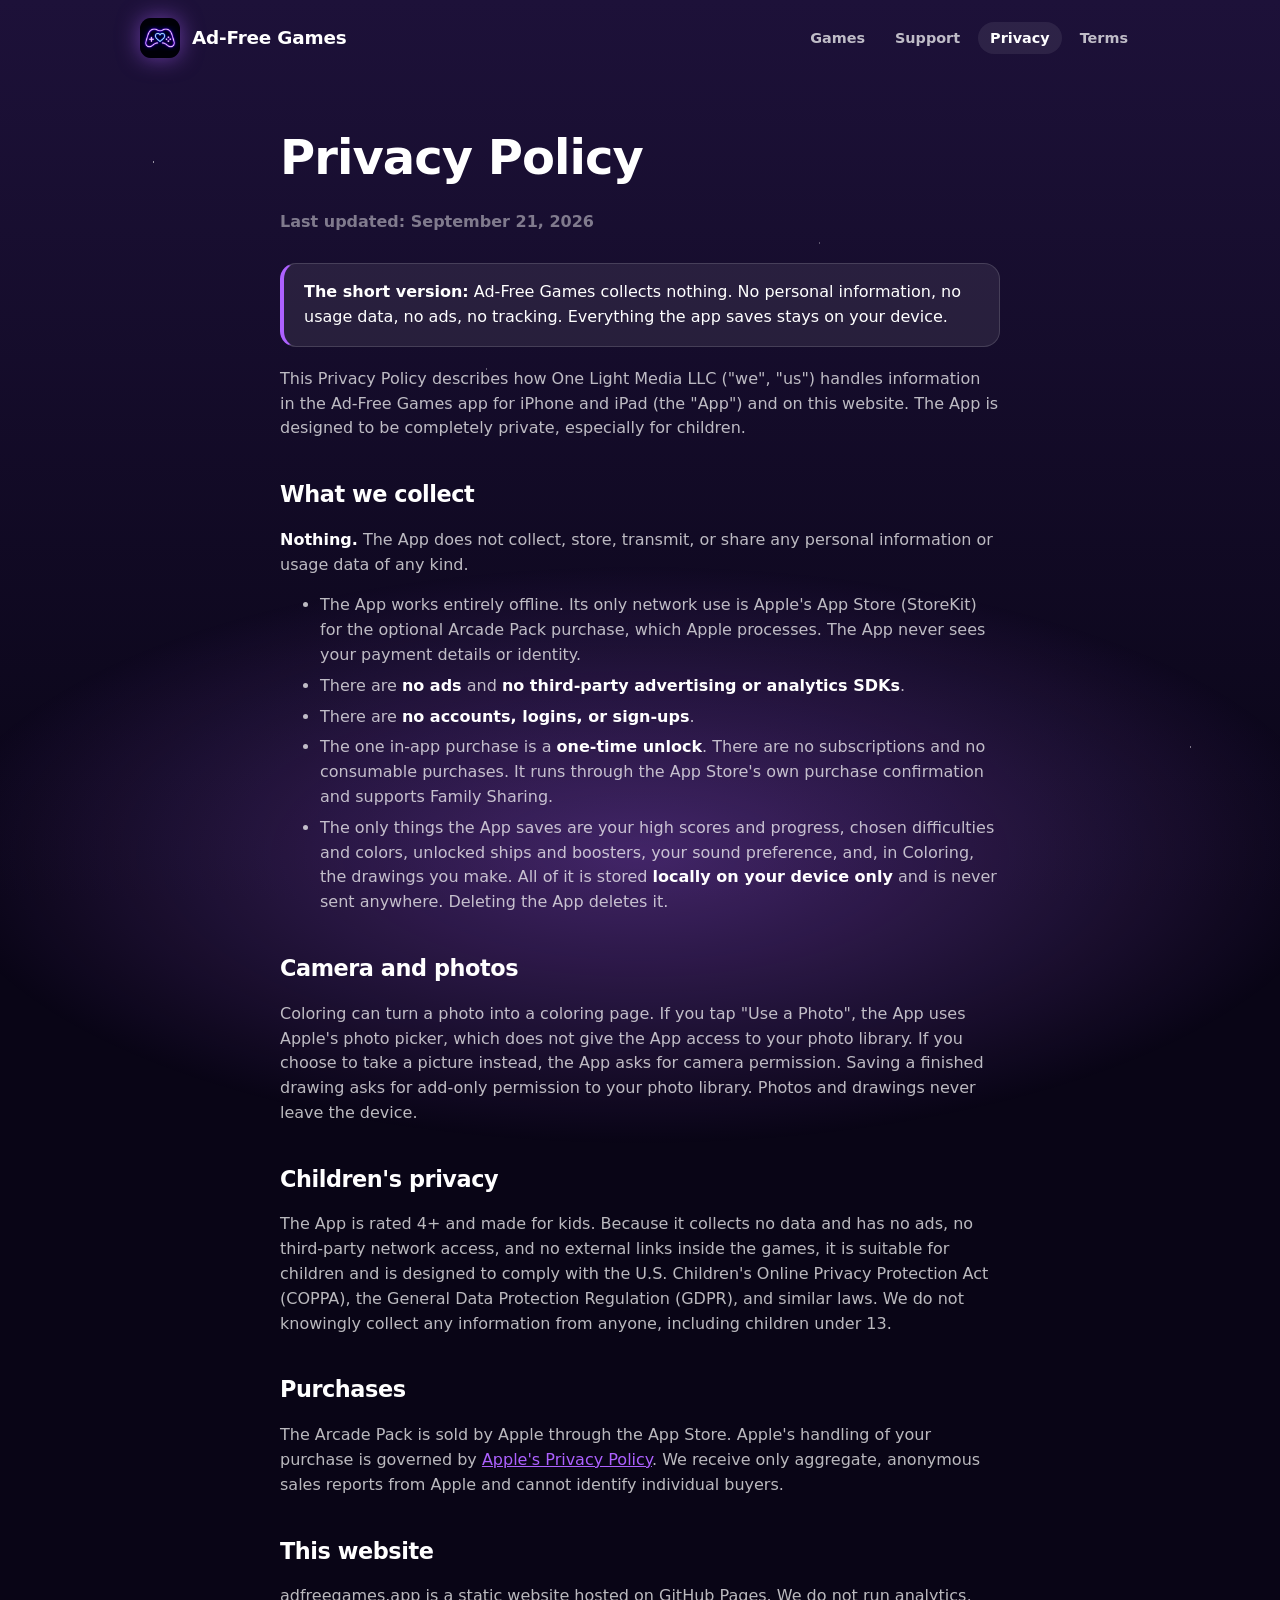
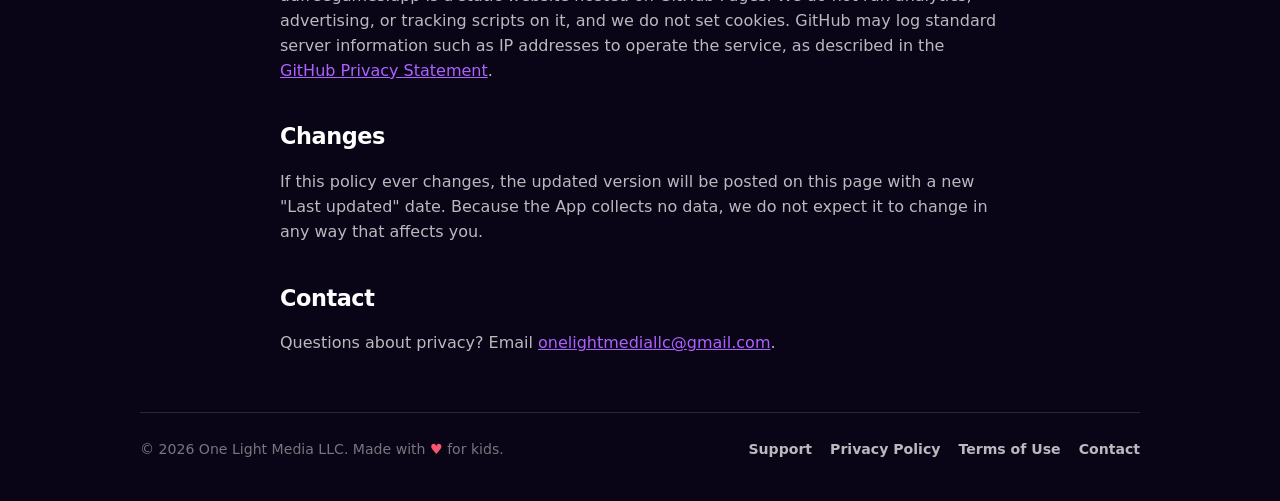
==== privacy.html @ 205894cf "Cache-bust stylesheet Co-Authored-By: Claude Fable 5.1 <noreply@anthropic.com>" ====
<!DOCTYPE html>
<html lang="en">
<head>
<meta charset="utf-8">
<meta name="viewport" content="width=device-width, initial-scale=1">
<title>Privacy Policy — Ad-Free Games</title>
<meta name="description" content="Ad-Free Games collects no personal information or usage data. Read the full privacy policy.">
<meta name="theme-color" content="#1d1139">
<link rel="icon" href="assets/favicon.png" type="image/png">
<link rel="apple-touch-icon" href="assets/apple-touch-icon.png">
<link rel="stylesheet" href="styles.css?v=3">
</head>
<body>
<div class="glow"></div>
<div class="wrap">
<nav class="nav">
  <a class="brand" href="/"><img src="assets/icon-512.png" alt="" width="40" height="40">Ad-Free Games</a>
  <ul>
    <li><a class="link" href="/#games">Games</a></li>
    <li><a class="link" href="support.html">Support</a></li>
    <li><a class="link" href="privacy.html" aria-current="page">Privacy</a></li>
    <li><a class="link" href="terms.html">Terms</a></li>
  </ul>
</nav>
<main class="doc">
<h1>Privacy Policy</h1>
<p class="meta">Last updated: September 21, 2026</p>
<div class="callout"><p><strong>The short version:</strong> Ad-Free Games collects nothing. No personal information, no usage data, no ads, no tracking. Everything the app saves stays on your device.</p></div>

<p>This Privacy Policy describes how One Light Media LLC ("we", "us") handles information in the Ad-Free Games app for iPhone and iPad (the "App") and on this website. The App is designed to be completely private, especially for children.</p>

<h2>What we collect</h2>
<p><strong>Nothing.</strong> The App does not collect, store, transmit, or share any personal information or usage data of any kind.</p>
<ul>
  <li>The App works entirely offline. Its only network use is Apple's App Store (StoreKit) for the optional Arcade Pack purchase, which Apple processes. The App never sees your payment details or identity.</li>
  <li>There are <strong>no ads</strong> and <strong>no third-party advertising or analytics SDKs</strong>.</li>
  <li>There are <strong>no accounts, logins, or sign-ups</strong>.</li>
  <li>The one in-app purchase is a <strong>one-time unlock</strong>. There are no subscriptions and no consumable purchases. It runs through the App Store's own purchase confirmation and supports Family Sharing.</li>
  <li>The only things the App saves are your high scores and progress, chosen difficulties and colors, unlocked ships and boosters, your sound preference, and, in Coloring, the drawings you make. All of it is stored <strong>locally on your device only</strong> and is never sent anywhere. Deleting the App deletes it.</li>
</ul>

<h2>Camera and photos</h2>
<p>Coloring can turn a photo into a coloring page. If you tap "Use a Photo", the App uses Apple's photo picker, which does not give the App access to your photo library. If you choose to take a picture instead, the App asks for camera permission. Saving a finished drawing asks for add-only permission to your photo library. Photos and drawings never leave the device.</p>

<h2>Children's privacy</h2>
<p>The App is rated 4+ and made for kids. Because it collects no data and has no ads, no third-party network access, and no external links inside the games, it is suitable for children and is designed to comply with the U.S. Children's Online Privacy Protection Act (COPPA), the General Data Protection Regulation (GDPR), and similar laws. We do not knowingly collect any information from anyone, including children under 13.</p>

<h2>Purchases</h2>
<p>The Arcade Pack is sold by Apple through the App Store. Apple's handling of your purchase is governed by <a href="https://www.apple.com/legal/privacy/" rel="noopener">Apple's Privacy Policy</a>. We receive only aggregate, anonymous sales reports from Apple and cannot identify individual buyers.</p>

<h2>This website</h2>
<p>adfreegames.app is a static website hosted on GitHub Pages. We do not run analytics, advertising, or tracking scripts on it, and we do not set cookies. GitHub may log standard server information such as IP addresses to operate the service, as described in the <a href="https://docs.github.com/en/site-policy/privacy-policies/github-general-privacy-statement" rel="noopener">GitHub Privacy Statement</a>.</p>

<h2>Changes</h2>
<p>If this policy ever changes, the updated version will be posted on this page with a new "Last updated" date. Because the App collects no data, we do not expect it to change in any way that affects you.</p>

<h2>Contact</h2>
<p>Questions about privacy? Email <a href="mailto:onelightmediallc@gmail.com">onelightmediallc@gmail.com</a>.</p>
</main>
<footer>
  <div>&copy; 2026 One Light Media LLC. Made with <span class="heart">&#9829;</span> for kids.</div>
  <ul>
    <li><a href="support.html">Support</a></li>
    <li><a href="privacy.html">Privacy Policy</a></li>
    <li><a href="terms.html">Terms of Use</a></li>
    <li><a href="mailto:onelightmediallc@gmail.com">Contact</a></li>
  </ul>
</footer>
</div>
</body>
</html>
---- styles.css ----
:root{
  --purple:#ad61ff;--blue:#388fff;--green:#47d973;--pink:#f24f9e;--amber:#ffa633;
  --teal:#40e6d9;--sun:#ffdb47;--lime:#b3f54d;--flame:#ff7833;--heart:#ff5470;
  --bg-top:#1d1139;--bg-bottom:#090516;--panel:rgba(255,255,255,.08);--stroke:rgba(255,255,255,.14);
  --text:#fff;--text-2:rgba(255,255,255,.72);--text-3:rgba(255,255,255,.45);
  --font:ui-rounded,"SF Pro Rounded","Nunito","Varela Round",system-ui,-apple-system,"Segoe UI",Roboto,sans-serif;
}
*{box-sizing:border-box}
html{-webkit-text-size-adjust:100%}
body{margin:0;overflow-x:hidden;font-family:var(--font);color:var(--text);background:var(--bg-bottom);line-height:1.55;min-height:100vh;
  background-image:linear-gradient(180deg,var(--bg-top) 0,var(--bg-bottom) 100%);background-attachment:fixed}
body::before{content:"";position:fixed;inset:0;pointer-events:none;z-index:-1;
  background-image:radial-gradient(1.5px 1.5px at 12% 18%,rgba(255,255,255,.55) 50%,transparent 51%),
  radial-gradient(1px 1px at 72% 9%,rgba(255,255,255,.45) 50%,transparent 51%),
  radial-gradient(1.2px 1.2px at 38% 41%,rgba(255,255,255,.35) 50%,transparent 51%),
  radial-gradient(1px 1px at 88% 52%,rgba(255,255,255,.5) 50%,transparent 51%),
  radial-gradient(1.6px 1.6px at 55% 76%,rgba(255,255,255,.4) 50%,transparent 51%),
  radial-gradient(1px 1px at 22% 88%,rgba(255,255,255,.35) 50%,transparent 51%),
  radial-gradient(1.3px 1.3px at 93% 83%,rgba(255,255,255,.45) 50%,transparent 51%),
  radial-gradient(1px 1px at 6% 61%,rgba(255,255,255,.4) 50%,transparent 51%),
  radial-gradient(1.4px 1.4px at 64% 27%,rgba(255,255,255,.3) 50%,transparent 51%),
  radial-gradient(1px 1px at 45% 6%,rgba(255,255,255,.5) 50%,transparent 51%);}
.glow{position:fixed;left:50%;bottom:-30vh;width:120vw;height:70vh;transform:translateX(-50%);z-index:-1;pointer-events:none;
  background:radial-gradient(ellipse at center,rgba(173,97,255,.35),rgba(173,97,255,0) 65%)}
a{color:var(--purple)}
a:hover{color:#c58cff}
.wrap{max-width:1040px;margin:0 auto;padding:0 20px}
.nav{display:flex;align-items:center;justify-content:space-between;gap:16px;padding:18px 0}
.brand{display:flex;align-items:center;gap:12px;text-decoration:none;color:var(--text);font-weight:900;font-size:1.15rem;letter-spacing:-.01em}
.brand img{width:40px;height:40px;border-radius:11px;box-shadow:0 0 22px rgba(173,97,255,.55)}
.nav ul{list-style:none;display:flex;gap:6px;margin:0;padding:0;flex-wrap:wrap;justify-content:flex-end}
.nav a.link{color:var(--text-2);text-decoration:none;font-weight:800;font-size:.9rem;padding:8px 12px;border-radius:999px}
.nav a.link:hover,.nav a.link[aria-current]{color:var(--text);background:var(--panel)}
.hero{display:grid;grid-template-columns:1.1fr .9fr;gap:40px;align-items:center;padding:56px 0 24px}
.hero h1{font-size:clamp(2.2rem,5.5vw,4rem);line-height:1.02;margin:0 0 18px;font-weight:900;letter-spacing:-.02em}
.hero h1 span{color:var(--purple);text-shadow:0 0 28px rgba(173,97,255,.7)}
.hero p{color:var(--text-2);font-size:1.15rem;max-width:32em;margin:0 0 26px}
.eyebrow{display:inline-flex;align-items:center;gap:8px;background:var(--panel);border:1px solid var(--stroke);border-radius:999px;padding:6px 14px;font-weight:900;font-size:.8rem;letter-spacing:.08em;text-transform:uppercase;color:var(--text-2);margin-bottom:18px}
.eyebrow .heart{color:var(--heart)}
.btn{display:inline-flex;align-items:center;gap:10px;background:var(--purple);color:#14082a;text-decoration:none;font-weight:900;font-size:1.05rem;padding:15px 26px;border-radius:999px;
  box-shadow:0 0 0 1px rgba(255,255,255,.18) inset,0 10px 34px rgba(173,97,255,.45);transition:transform .15s,box-shadow .15s}
.btn:hover{transform:translateY(-2px);box-shadow:0 0 0 1px rgba(255,255,255,.25) inset,0 14px 40px rgba(173,97,255,.6);color:#14082a}
.btn.ghost{background:var(--panel);color:var(--text);box-shadow:0 0 0 1px var(--stroke) inset}
.btn.ghost:hover{color:var(--text);box-shadow:0 0 0 1px rgba(255,255,255,.3) inset}
.cta-row{display:flex;gap:12px;flex-wrap:wrap;align-items:center}
.fine{color:var(--text-3);font-size:.85rem;margin-top:12px}
.phones{position:relative;display:flex;justify-content:center;align-items:flex-end;gap:0;min-height:420px}
.phones img{width:46%;border-radius:26px;border:1px solid var(--stroke);box-shadow:0 30px 60px rgba(0,0,0,.6);background:#000}
.phones img.back{transform:translate(18%,0) rotate(6deg) scale(.92);opacity:.85}
.phones img.front{transform:translate(-14%,-6%) rotate(-5deg);z-index:2}
.pillars{display:grid;grid-template-columns:repeat(4,1fr);gap:14px;padding:28px 0 8px}
.pill{background:var(--panel);border:1px solid var(--stroke);border-radius:18px;padding:18px 18px 16px}
.pill b{display:block;font-size:1.05rem;margin-bottom:4px}
.pill span{color:var(--text-2);font-size:.92rem}
.pill .dot{color:inherit;display:inline-block;width:10px;height:10px;border-radius:50%;margin-bottom:10px;box-shadow:0 0 14px currentColor;background:currentColor}
section{padding:44px 0}
h2{font-size:clamp(1.6rem,3.5vw,2.3rem);margin:0 0 8px;letter-spacing:-.02em;font-weight:900}
.lead{color:var(--text-2);margin:0 0 26px;font-size:1.05rem}
.games{display:grid;grid-template-columns:repeat(3,1fr);gap:16px}
.game{position:relative;background:var(--panel);border:1px solid var(--stroke);border-radius:22px;overflow:hidden;display:flex;flex-direction:column}
.game img{width:100%;height:auto;display:block}
.game .body{padding:16px 18px 18px}
.game h3{margin:0 0 4px;font-size:1.15rem;display:flex;align-items:center;gap:10px}
.game h3::before{content:"";width:10px;height:10px;border-radius:50%;background:var(--accent);box-shadow:0 0 12px var(--accent);flex:none}
.game p{margin:0;color:var(--text-2);font-size:.93rem}
.tag{position:absolute;top:12px;left:12px;background:rgba(9,5,22,.75);backdrop-filter:blur(8px);border:1px solid var(--stroke);border-radius:999px;padding:4px 10px;font-size:.72rem;font-weight:900;letter-spacing:.06em;text-transform:uppercase}
.tag.free{color:var(--lime)}
.tag.pack{color:var(--sun)}
.parents{display:grid;grid-template-columns:1fr 1fr;gap:36px;align-items:center}
.parents ul{list-style:none;padding:0;margin:0;display:grid;gap:12px}
.parents li{display:flex;gap:12px;align-items:flex-start;color:var(--text-2)}
.parents li b{color:var(--text)}
.check{flex:none;width:26px;height:26px;border-radius:50%;background:rgba(71,217,115,.15);color:var(--green);display:grid;place-items:center;font-weight:900;font-size:.9rem;box-shadow:0 0 12px rgba(71,217,115,.4)}
.quote{background:var(--panel);border:1px solid var(--stroke);border-radius:22px;padding:26px 28px;font-size:1.15rem;font-weight:800;line-height:1.45}
.quote small{display:block;margin-top:14px;color:var(--text-3);font-weight:800;font-size:.85rem}
.cta{ text-align:center;padding:56px 0 30px}
.cta img{width:96px;height:96px;border-radius:26px;box-shadow:0 0 44px rgba(173,97,255,.6);margin-bottom:18px}
footer{border-top:1px solid var(--stroke);padding:26px 0 40px;color:var(--text-3);font-size:.88rem;display:flex;justify-content:space-between;gap:16px;flex-wrap:wrap}
footer ul{list-style:none;padding:0;margin:0;display:flex;gap:18px;flex-wrap:wrap}
footer a{color:var(--text-2);text-decoration:none;font-weight:800}
footer a:hover{color:var(--text)}
.heart{color:var(--heart)}
/* document pages */
.doc{max-width:760px;margin:0 auto;padding:36px 20px 40px}
.doc h1{font-size:clamp(2rem,5vw,3rem);margin:8px 0 6px;letter-spacing:-.02em;font-weight:900}
.doc .meta{color:var(--text-3);font-weight:800;margin-bottom:28px}
.doc h2{font-size:1.4rem;margin:36px 0 10px}
.doc h3{font-size:1.1rem;margin:22px 0 6px}
.doc p,.doc li{color:var(--text-2)}
.doc li{margin:6px 0}
.doc strong{color:var(--text)}
.callout{background:var(--panel);border:1px solid var(--stroke);border-left:4px solid var(--purple);border-radius:16px;padding:16px 20px;margin:20px 0}
.callout p{margin:0;color:var(--text)}
.cards{display:grid;grid-template-columns:minmax(0,1fr);gap:14px;margin:24px 0}
.card{background:var(--panel);border:1px solid var(--stroke);border-radius:18px;padding:20px}
.card h3{margin:0 0 6px}
.card p{margin:0 0 12px;font-size:.95rem}
.card .btn{max-width:100%;word-break:break-all;font-size:.95rem;padding:13px 20px}
.doc{overflow-wrap:anywhere}
details{background:var(--panel);border:1px solid var(--stroke);border-radius:16px;padding:14px 18px;margin:10px 0}
summary{cursor:pointer;font-weight:900;color:var(--text);list-style:none;display:flex;justify-content:space-between;gap:12px}
summary::-webkit-details-marker{display:none}
summary::after{content:"+";color:var(--purple);font-size:1.3rem;line-height:1}
details[open] summary::after{content:"–"}
details p{margin:10px 0 2px}
code{background:rgba(255,255,255,.1);border-radius:6px;padding:2px 6px;font-size:.92em}
@media (max-width:820px){
  .hero{grid-template-columns:1fr;padding-top:30px;gap:28px}
  .phones{min-height:0;margin-top:10px}
  .pillars{grid-template-columns:1fr 1fr}
  .games{grid-template-columns:1fr 1fr}
  .parents{grid-template-columns:1fr}
}
@media (max-width:520px){
  .games{grid-template-columns:1fr}
  .pillars{grid-template-columns:1fr}
  .cards{grid-template-columns:1fr}
  .nav{flex-direction:column;align-items:flex-start}
  .nav ul{justify-content:flex-start}
}
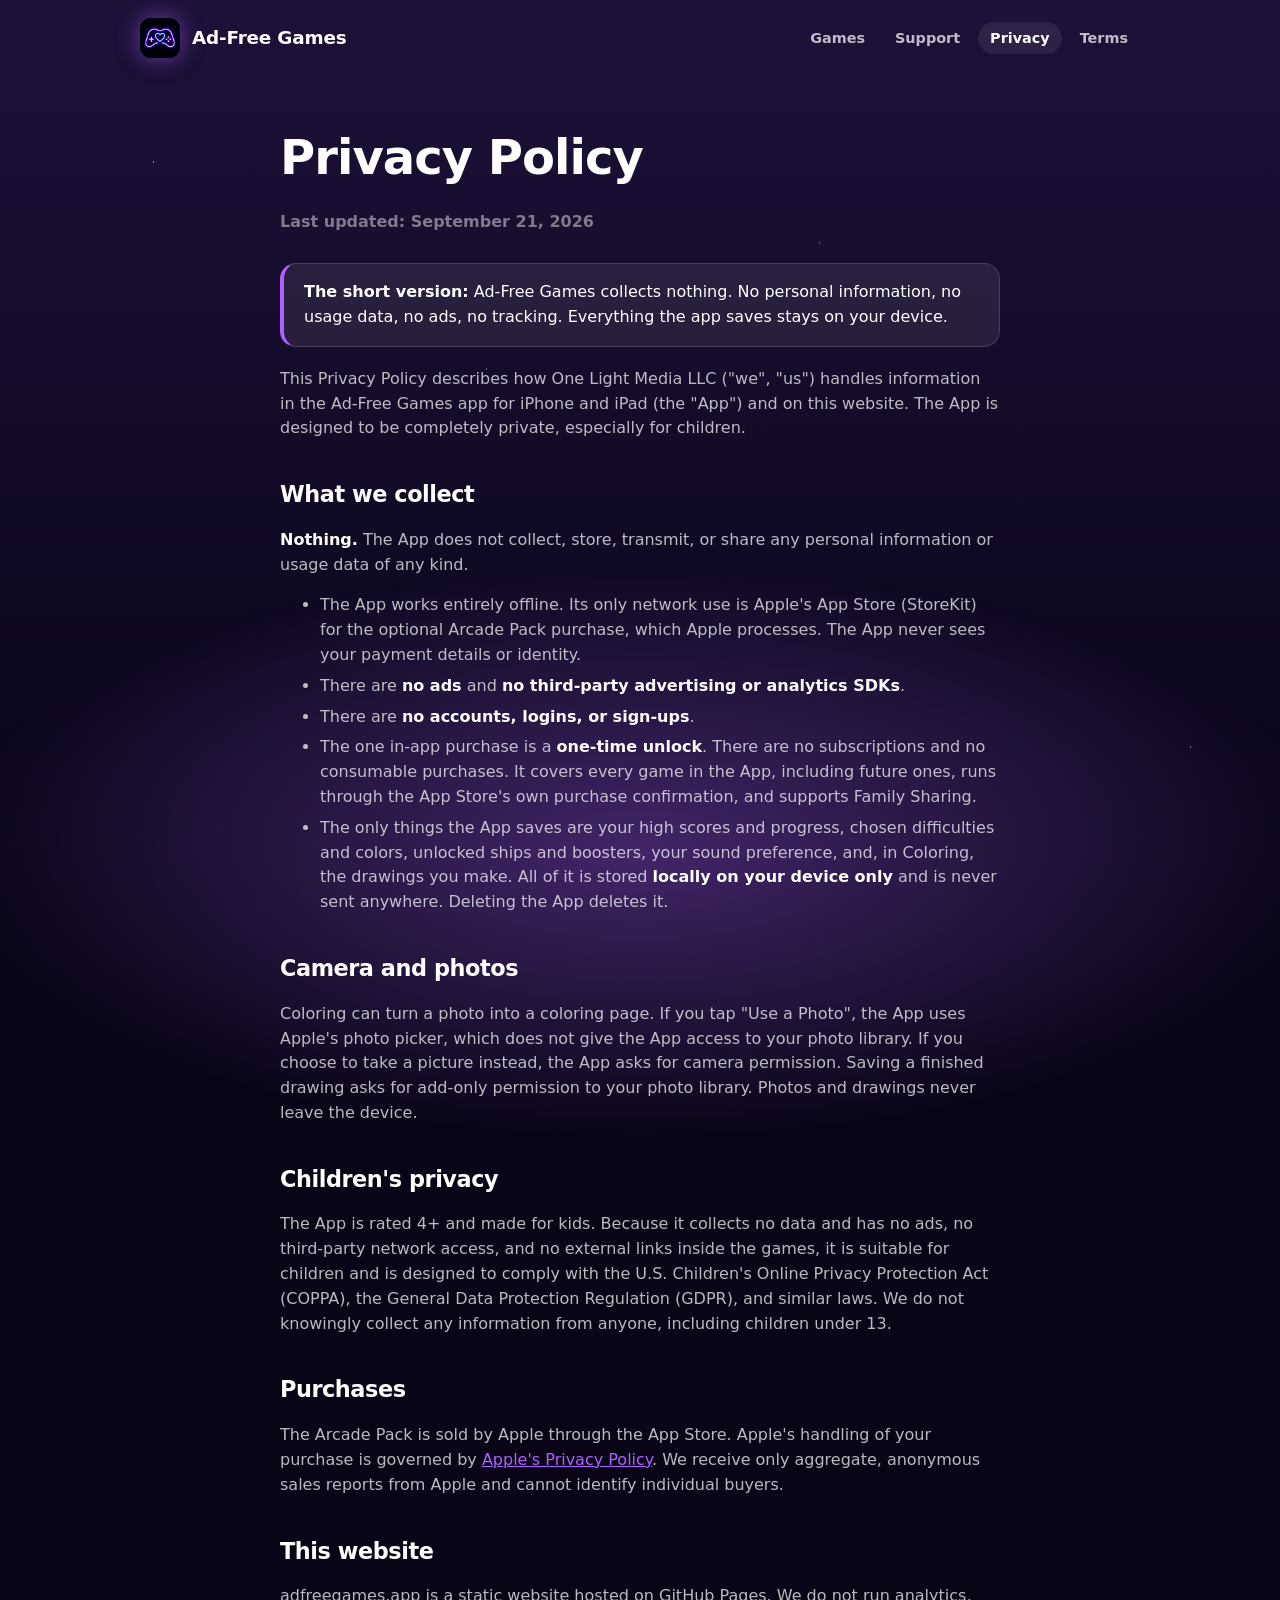
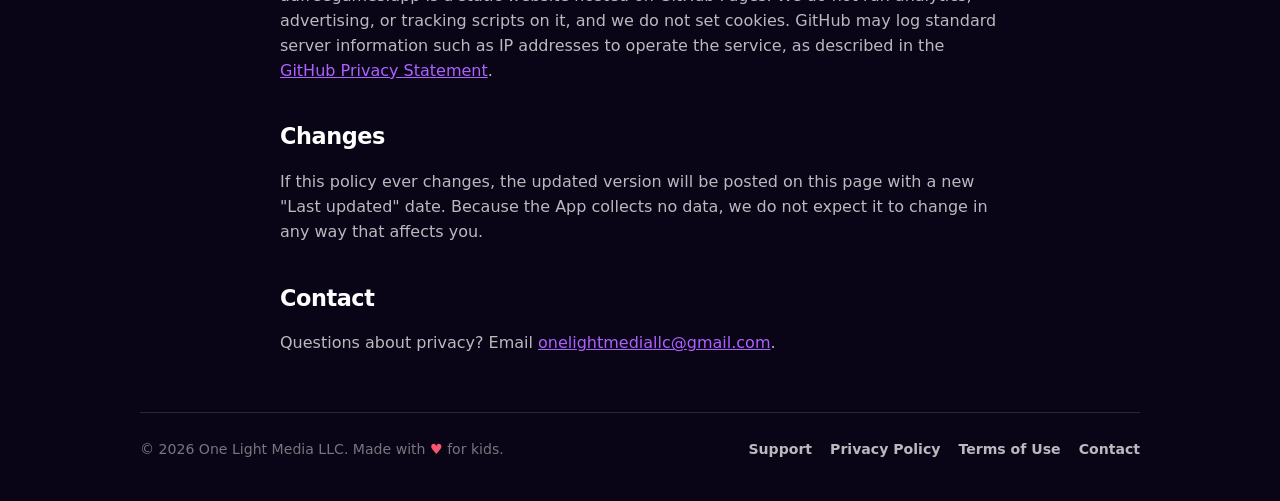
==== commit 95d6749c: "Note that the Arcade Pack includes all future games forever Co-Authored-By: Claude Fable 5.1 <norepl" ====
--- a/privacy.html
+++ b/privacy.html
@@ -35,7 +35,7 @@
   <li>The App works entirely offline. Its only network use is Apple's App Store (StoreKit) for the optional Arcade Pack purchase, which Apple processes. The App never sees your payment details or identity.</li>
   <li>There are <strong>no ads</strong> and <strong>no third-party advertising or analytics SDKs</strong>.</li>
   <li>There are <strong>no accounts, logins, or sign-ups</strong>.</li>
-  <li>The one in-app purchase is a <strong>one-time unlock</strong>. There are no subscriptions and no consumable purchases. It runs through the App Store's own purchase confirmation and supports Family Sharing.</li>
+  <li>The one in-app purchase is a <strong>one-time unlock</strong>. There are no subscriptions and no consumable purchases. It covers every game in the App, including future ones, runs through the App Store's own purchase confirmation, and supports Family Sharing.</li>
   <li>The only things the App saves are your high scores and progress, chosen difficulties and colors, unlocked ships and boosters, your sound preference, and, in Coloring, the drawings you make. All of it is stored <strong>locally on your device only</strong> and is never sent anywhere. Deleting the App deletes it.</li>
 </ul>
 
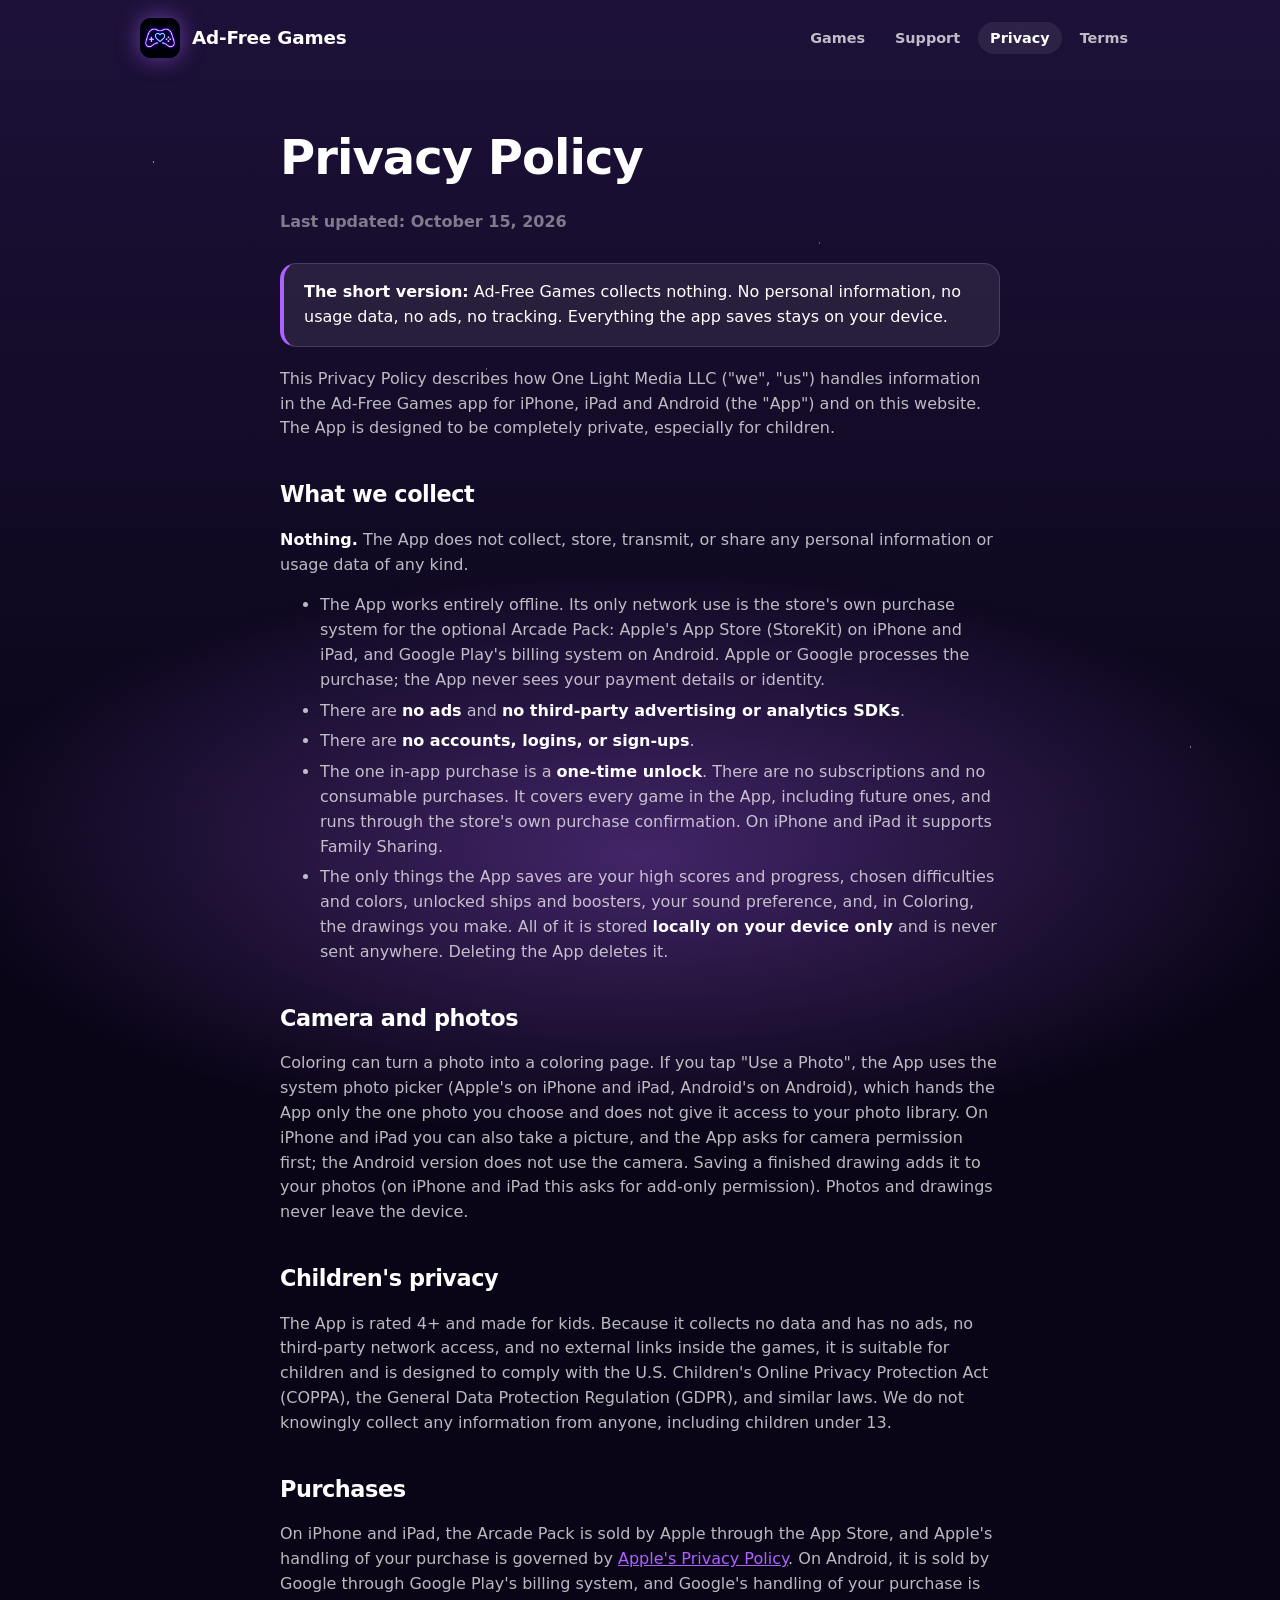
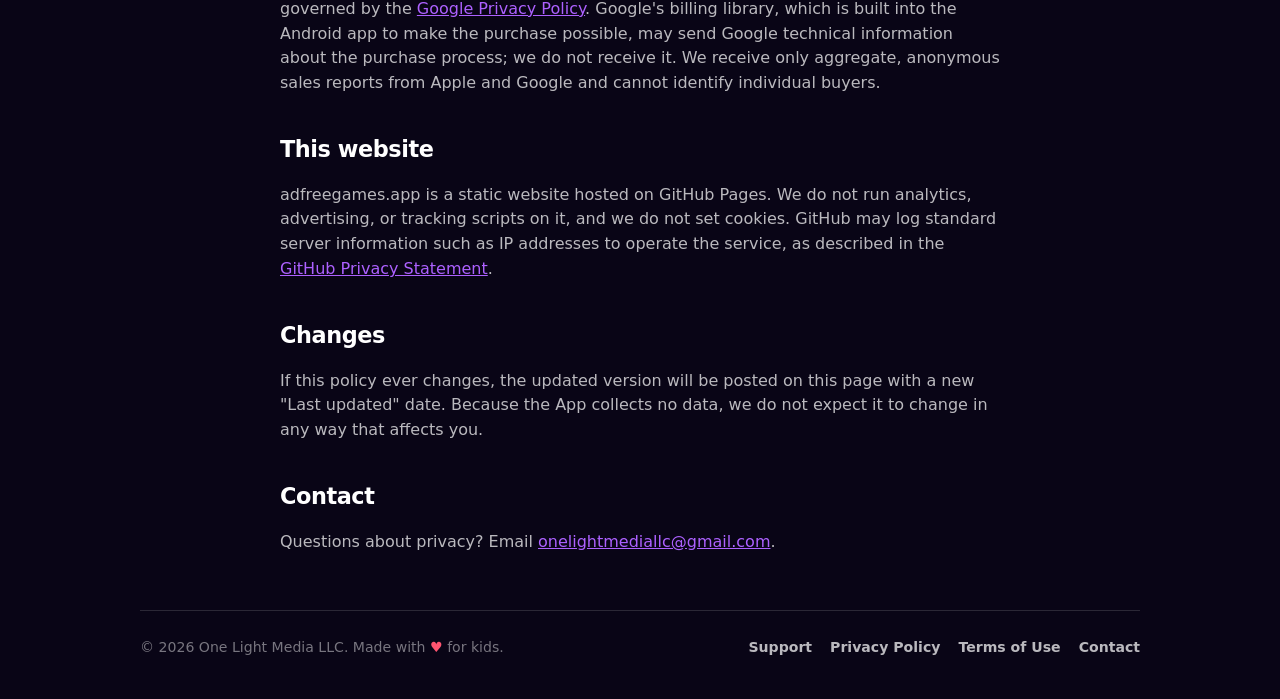
==== commit 463e7840: "Privacy policy: cover the Android app (Google Play billing, Android photo picker) Co-Authored-By: Cl" ====
--- a/privacy.html
+++ b/privacy.html
@@ -6,9 +6,12 @@
 <title>Privacy Policy — Ad-Free Games</title>
 <meta name="description" content="Ad-Free Games collects no personal information or usage data. Read the full privacy policy.">
 <meta name="theme-color" content="#1d1139">
+<link rel="canonical" href="https://adfreegames.app/privacy.html">
+<meta name="apple-itunes-app" content="app-id=6783953439">
+<meta name="msvalidate.01" content="6365BE9C75F347068EEBD1C2AA396D88" />
 <link rel="icon" href="assets/favicon.png" type="image/png">
 <link rel="apple-touch-icon" href="assets/apple-touch-icon.png">
-<link rel="stylesheet" href="styles.css?v=3">
+<link rel="stylesheet" href="styles.css?v=10">
 </head>
 <body>
 <div class="glow"></div>
@@ -24,29 +27,29 @@
 </nav>
 <main class="doc">
 <h1>Privacy Policy</h1>
-<p class="meta">Last updated: September 21, 2026</p>
+<p class="meta">Last updated: October 15, 2026</p>
 <div class="callout"><p><strong>The short version:</strong> Ad-Free Games collects nothing. No personal information, no usage data, no ads, no tracking. Everything the app saves stays on your device.</p></div>
 
-<p>This Privacy Policy describes how One Light Media LLC ("we", "us") handles information in the Ad-Free Games app for iPhone and iPad (the "App") and on this website. The App is designed to be completely private, especially for children.</p>
+<p>This Privacy Policy describes how One Light Media LLC ("we", "us") handles information in the Ad-Free Games app for iPhone, iPad and Android (the "App") and on this website. The App is designed to be completely private, especially for children.</p>
 
 <h2>What we collect</h2>
 <p><strong>Nothing.</strong> The App does not collect, store, transmit, or share any personal information or usage data of any kind.</p>
 <ul>
-  <li>The App works entirely offline. Its only network use is Apple's App Store (StoreKit) for the optional Arcade Pack purchase, which Apple processes. The App never sees your payment details or identity.</li>
+  <li>The App works entirely offline. Its only network use is the store's own purchase system for the optional Arcade Pack: Apple's App Store (StoreKit) on iPhone and iPad, and Google Play's billing system on Android. Apple or Google processes the purchase; the App never sees your payment details or identity.</li>
   <li>There are <strong>no ads</strong> and <strong>no third-party advertising or analytics SDKs</strong>.</li>
   <li>There are <strong>no accounts, logins, or sign-ups</strong>.</li>
-  <li>The one in-app purchase is a <strong>one-time unlock</strong>. There are no subscriptions and no consumable purchases. It covers every game in the App, including future ones, runs through the App Store's own purchase confirmation, and supports Family Sharing.</li>
+  <li>The one in-app purchase is a <strong>one-time unlock</strong>. There are no subscriptions and no consumable purchases. It covers every game in the App, including future ones, and runs through the store's own purchase confirmation. On iPhone and iPad it supports Family Sharing.</li>
   <li>The only things the App saves are your high scores and progress, chosen difficulties and colors, unlocked ships and boosters, your sound preference, and, in Coloring, the drawings you make. All of it is stored <strong>locally on your device only</strong> and is never sent anywhere. Deleting the App deletes it.</li>
 </ul>
 
 <h2>Camera and photos</h2>
-<p>Coloring can turn a photo into a coloring page. If you tap "Use a Photo", the App uses Apple's photo picker, which does not give the App access to your photo library. If you choose to take a picture instead, the App asks for camera permission. Saving a finished drawing asks for add-only permission to your photo library. Photos and drawings never leave the device.</p>
+<p>Coloring can turn a photo into a coloring page. If you tap "Use a Photo", the App uses the system photo picker (Apple's on iPhone and iPad, Android's on Android), which hands the App only the one photo you choose and does not give it access to your photo library. On iPhone and iPad you can also take a picture, and the App asks for camera permission first; the Android version does not use the camera. Saving a finished drawing adds it to your photos (on iPhone and iPad this asks for add-only permission). Photos and drawings never leave the device.</p>
 
 <h2>Children's privacy</h2>
 <p>The App is rated 4+ and made for kids. Because it collects no data and has no ads, no third-party network access, and no external links inside the games, it is suitable for children and is designed to comply with the U.S. Children's Online Privacy Protection Act (COPPA), the General Data Protection Regulation (GDPR), and similar laws. We do not knowingly collect any information from anyone, including children under 13.</p>
 
 <h2>Purchases</h2>
-<p>The Arcade Pack is sold by Apple through the App Store. Apple's handling of your purchase is governed by <a href="https://www.apple.com/legal/privacy/" rel="noopener">Apple's Privacy Policy</a>. We receive only aggregate, anonymous sales reports from Apple and cannot identify individual buyers.</p>
+<p>On iPhone and iPad, the Arcade Pack is sold by Apple through the App Store, and Apple's handling of your purchase is governed by <a href="https://www.apple.com/legal/privacy/" rel="noopener">Apple's Privacy Policy</a>. On Android, it is sold by Google through Google Play's billing system, and Google's handling of your purchase is governed by the <a href="https://policies.google.com/privacy" rel="noopener">Google Privacy Policy</a>. Google's billing library, which is built into the Android app to make the purchase possible, may send Google technical information about the purchase process; we do not receive it. We receive only aggregate, anonymous sales reports from Apple and Google and cannot identify individual buyers.</p>
 
 <h2>This website</h2>
 <p>adfreegames.app is a static website hosted on GitHub Pages. We do not run analytics, advertising, or tracking scripts on it, and we do not set cookies. GitHub may log standard server information such as IP addresses to operate the service, as described in the <a href="https://docs.github.com/en/site-policy/privacy-policies/github-general-privacy-statement" rel="noopener">GitHub Privacy Statement</a>.</p>
--- a/styles.css
+++ b/styles.css
@@ -1,6 +1,7 @@
 :root{
   --purple:#ad61ff;--blue:#388fff;--green:#47d973;--pink:#f24f9e;--amber:#ffa633;
-  --teal:#40e6d9;--sun:#ffdb47;--lime:#b3f54d;--flame:#ff7833;--heart:#ff5470;
+  --teal:#40e6d9;--sun:#ffdb47;--lime:#b3f54d;--flame:#ff7833;--heart:#ff5470;--mint:#5cffb3;
+  --orchid:#de6bff;--coral:#ff8f6b;--ice:#a8ebff;--bubblegum:#ff94cc;--lilac:#c2a8ff;
   --bg-top:#1d1139;--bg-bottom:#090516;--panel:rgba(255,255,255,.08);--stroke:rgba(255,255,255,.14);
   --text:#fff;--text-2:rgba(255,255,255,.72);--text-3:rgba(255,255,255,.45);
   --font:ui-rounded,"SF Pro Rounded","Nunito","Varela Round",system-ui,-apple-system,"Segoe UI",Roboto,sans-serif;
@@ -42,8 +43,8 @@
 .btn:hover{transform:translateY(-2px);box-shadow:0 0 0 1px rgba(255,255,255,.25) inset,0 14px 40px rgba(173,97,255,.6);color:#14082a}
 .btn.ghost{background:var(--panel);color:var(--text);box-shadow:0 0 0 1px var(--stroke) inset}
 .btn.ghost:hover{color:var(--text);box-shadow:0 0 0 1px rgba(255,255,255,.3) inset}
-.cta-row{display:flex;gap:12px;flex-wrap:wrap;align-items:center}
-.fine{color:var(--text-3);font-size:.85rem;margin-top:12px}
+.cta-row{display:flex;gap:12px;row-gap:14px;flex-wrap:wrap;align-items:center}
+.hero p.fine{color:var(--text-3);font-size:.85rem;margin:28px 0 0}
 .phones{position:relative;display:flex;justify-content:center;align-items:flex-end;gap:0;min-height:420px}
 .phones img{width:46%;border-radius:26px;border:1px solid var(--stroke);box-shadow:0 30px 60px rgba(0,0,0,.6);background:#000}
 .phones img.back{transform:translate(18%,0) rotate(6deg) scale(.92);opacity:.85}
@@ -66,6 +67,7 @@
 .tag{position:absolute;top:12px;left:12px;background:rgba(9,5,22,.75);backdrop-filter:blur(8px);border:1px solid var(--stroke);border-radius:999px;padding:4px 10px;font-size:.72rem;font-weight:900;letter-spacing:.06em;text-transform:uppercase}
 .tag.free{color:var(--lime)}
 .tag.pack{color:var(--sun)}
+.new{display:inline-block;vertical-align:middle;margin-left:6px;padding:2px 8px;border-radius:999px;background:var(--accent);color:#0b0618;font-size:.62rem;font-weight:900;letter-spacing:.06em;text-transform:uppercase}
 .parents{display:grid;grid-template-columns:1fr 1fr;gap:36px;align-items:center}
 .parents ul{list-style:none;padding:0;margin:0;display:grid;gap:12px}
 .parents li{display:flex;gap:12px;align-items:flex-start;color:var(--text-2)}
@@ -104,12 +106,17 @@
 details[open] summary::after{content:"–"}
 details p{margin:10px 0 2px}
 code{background:rgba(255,255,255,.1);border-radius:6px;padding:2px 6px;font-size:.92em}
+.faq{display:grid;grid-template-columns:1fr 1fr;gap:12px;align-items:start}
+.faq details{margin:0}
+.faq details p{color:var(--text-2)}
+.faq strong{color:var(--text)}
 @media (max-width:820px){
   .hero{grid-template-columns:1fr;padding-top:30px;gap:28px}
   .phones{min-height:0;margin-top:10px}
   .pillars{grid-template-columns:1fr 1fr}
   .games{grid-template-columns:1fr 1fr}
   .parents{grid-template-columns:1fr}
+  .faq{grid-template-columns:1fr}
 }
 @media (max-width:520px){
   .games{grid-template-columns:1fr}
